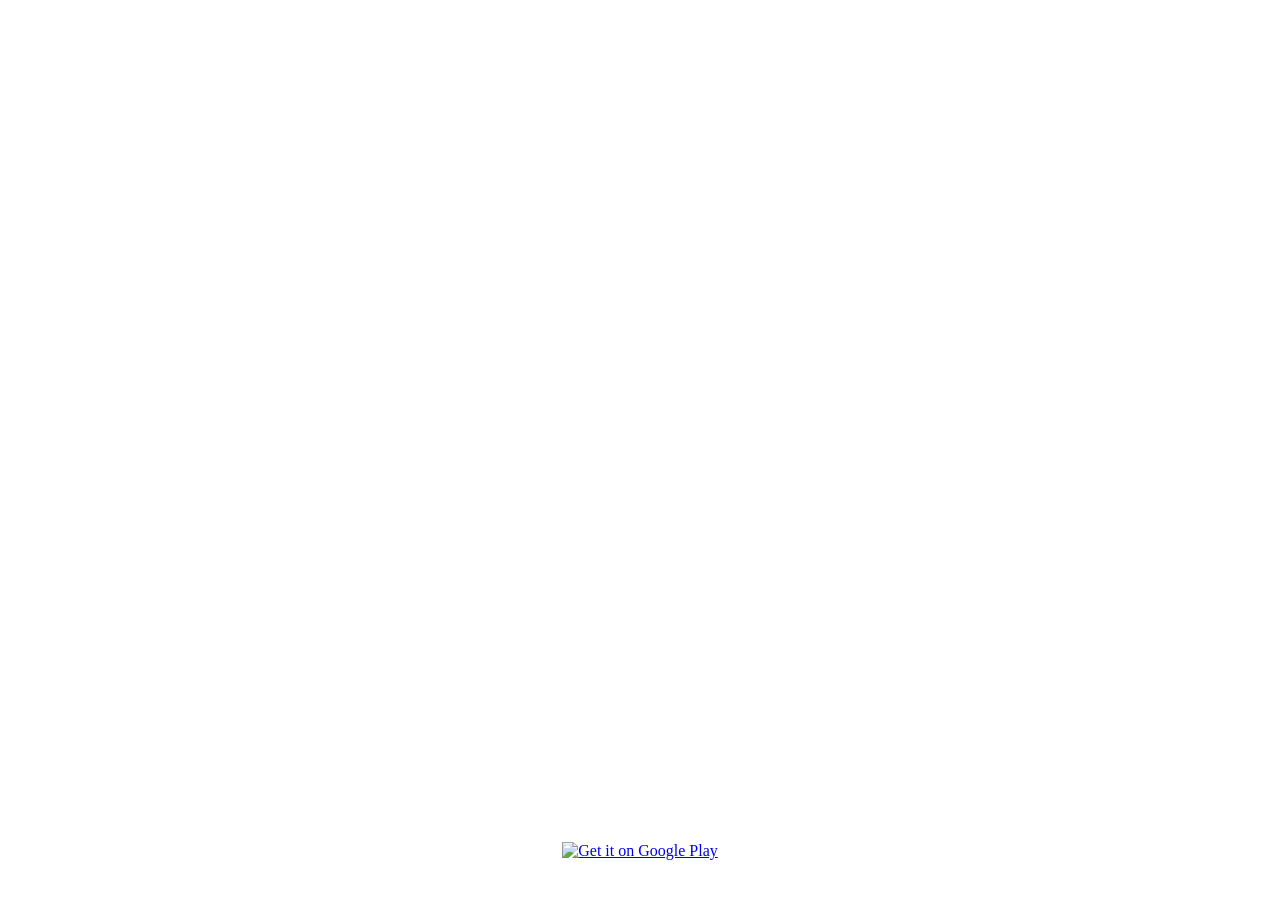
==== index.html @ 0d2dce5c "Trigger website redeployment with timestamp comment Co-authored-by: SergeyGut <152058186+SergeyGut@u" ====
<!DOCTYPE html>
<html lang="en">
<head>
  <!-- Redeployed: 2026-01-05 -->
  <meta charset="UTF-8" />
  <meta name="viewport" content="width=device-width, initial-scale=1.0"/>
  <link rel="canonical" href="https://twisty-run.com/" />
  <title>Twisty Race : Rider Cat</title>
  <style>
    html, body {
      margin: 0;
      padding: 0;
      height: 100%;
    }

    body {
      background: url('images/Loadingscreen_twisty_race_1024x500.png') no-repeat center center/cover;
      display: flex;
      flex-direction: column;
      justify-content: flex-end;
      align-items: center;
    }

    .google-play-btn {
      margin-bottom: 40px; /* spacing from bottom */
    }

    .google-play-btn img {
      width: 200px;
      height: auto;
      transition: transform 0.2s ease;
    }

    .google-play-btn img:hover {
      transform: scale(1.05);
    }
  </style>
</head>
<body>

  <a class="google-play-btn" href="https://play.google.com/store/apps/details?id=com.TumbaGames.TwistyRun" target="_blank" rel="noopener">
    <img src="images/Google_Play_Store_badge_EN.svg" alt="Get it on Google Play">
  </a>

</body>
</html>
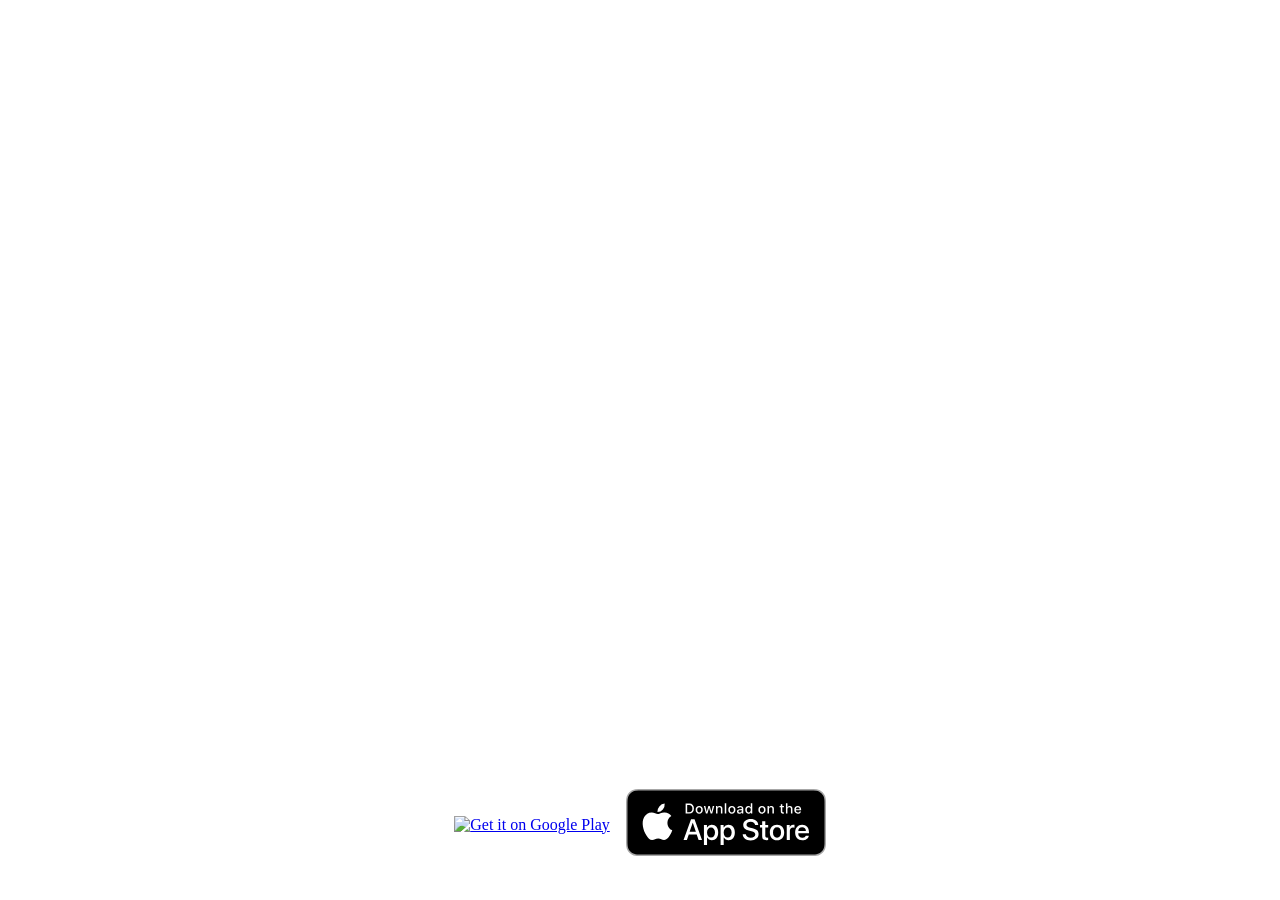
==== commit 2391347e: "Add App Store button alongside Google Play button Made-with: Cursor" ====
--- a/index.html
+++ b/index.html
@@ -1,7 +1,6 @@
 <!DOCTYPE html>
 <html lang="en">
 <head>
-  <!-- Redeployed: 2026-01-05 -->
   <meta charset="UTF-8" />
   <meta name="viewport" content="width=device-width, initial-scale=1.0"/>
   <link rel="canonical" href="https://twisty-run.com/" />
@@ -21,26 +20,36 @@
       align-items: center;
     }
 
-    .google-play-btn {
-      margin-bottom: 40px; /* spacing from bottom */
+    .store-btns {
+      display: flex;
+      gap: 16px;
+      margin-bottom: 40px;
+      align-items: center;
+      flex-wrap: wrap;
+      justify-content: center;
     }
 
-    .google-play-btn img {
+    .store-btns a img {
       width: 200px;
       height: auto;
       transition: transform 0.2s ease;
     }
 
-    .google-play-btn img:hover {
+    .store-btns a img:hover {
       transform: scale(1.05);
     }
   </style>
 </head>
 <body>
 
-  <a class="google-play-btn" href="https://play.google.com/store/apps/details?id=com.TumbaGames.TwistyRun" target="_blank" rel="noopener">
-    <img src="images/Google_Play_Store_badge_EN.svg" alt="Get it on Google Play">
-  </a>
+  <div class="store-btns">
+    <a href="https://play.google.com/store/apps/details?id=com.TumbaGames.TwistyRun" target="_blank" rel="noopener">
+      <img src="images/Google_Play_Store_badge_EN.svg" alt="Get it on Google Play">
+    </a>
+    <a href="https://apps.apple.com/pl/app/twisty-race/id6758782634" target="_blank" rel="noopener">
+      <img src="images/App_Store_Badge_EN.svg" alt="Download on the App Store">
+    </a>
+  </div>
 
 </body>
-</html>+</html>
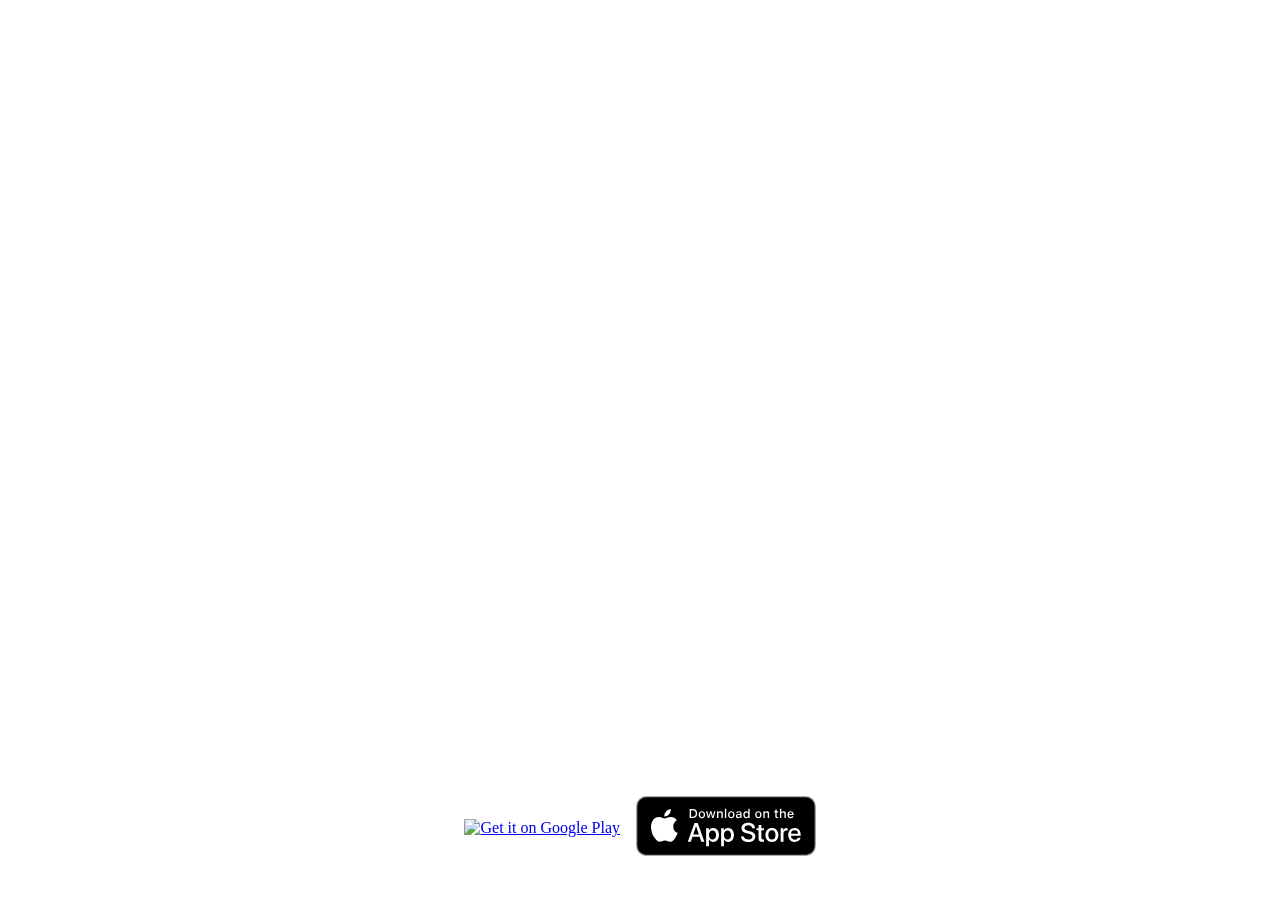
==== commit d2896c9b: "Fix store badge sizing: use fixed height so both badges align Made-with: Cursor" ====
--- a/index.html
+++ b/index.html
@@ -30,8 +30,8 @@
     }
 
     .store-btns a img {
-      width: 200px;
-      height: auto;
+      height: 60px;
+      width: auto;
       transition: transform 0.2s ease;
     }
 
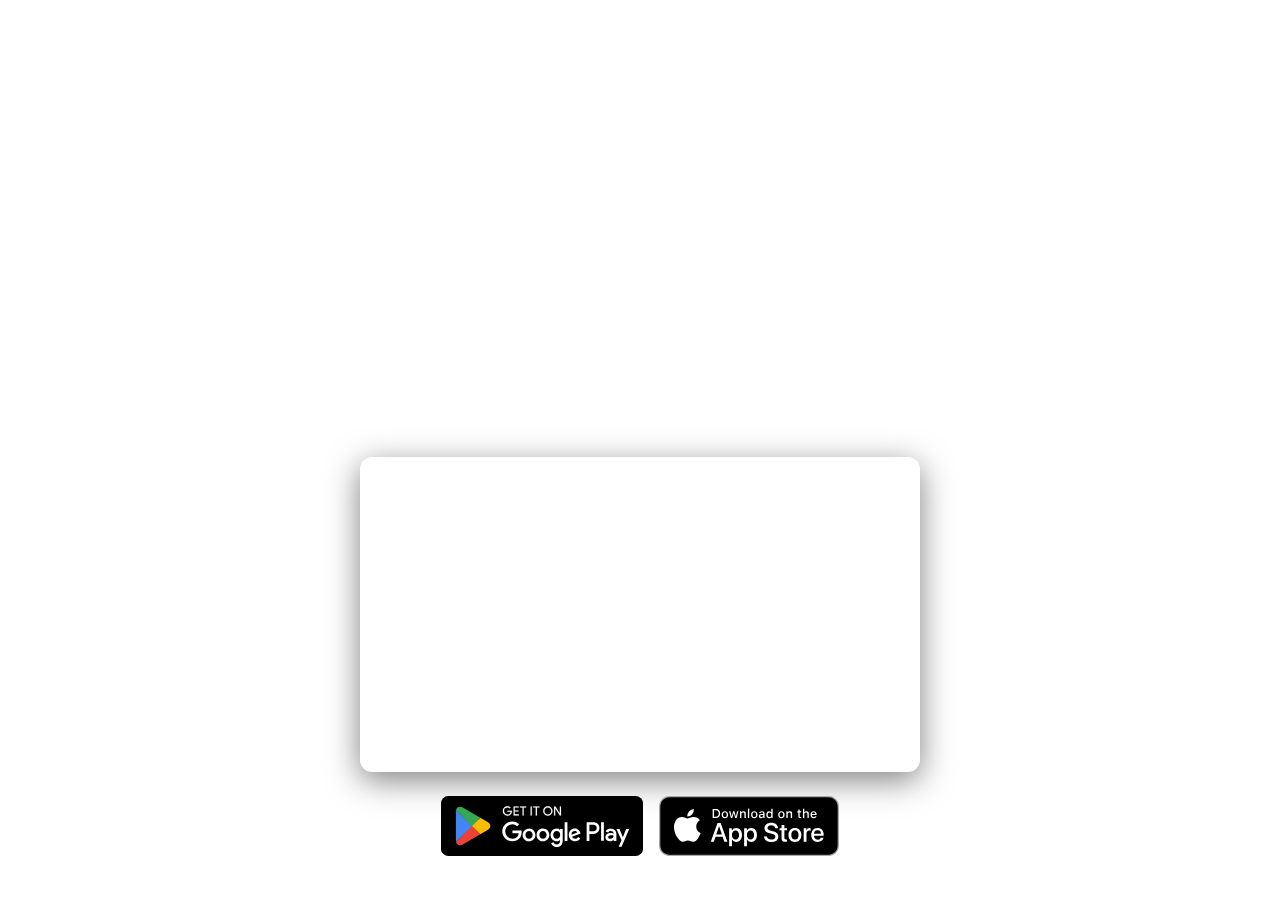
==== commit ccfcdc60: "add video" ====
--- a/index.html
+++ b/index.html
@@ -38,9 +38,34 @@
     .store-btns a img:hover {
       transform: scale(1.05);
     }
+
+    .video-wrapper {
+      margin-bottom: 24px;
+      border-radius: 12px;
+      overflow: hidden;
+      box-shadow: 0 8px 32px rgba(0,0,0,0.5);
+      width: min(560px, 90vw);
+      aspect-ratio: 16 / 9;
+    }
+
+    .video-wrapper iframe {
+      width: 100%;
+      height: 100%;
+      border: none;
+      display: block;
+    }
   </style>
 </head>
 <body>
+
+  <div class="video-wrapper">
+    <iframe
+      src="https://www.youtube.com/embed/lVteaW3lSBA"
+      title="Twisty Race : Rider Cat — Gameplay Trailer"
+      allow="accelerometer; autoplay; clipboard-write; encrypted-media; gyroscope; picture-in-picture"
+      allowfullscreen>
+    </iframe>
+  </div>
 
   <div class="store-btns">
     <a href="https://play.google.com/store/apps/details?id=com.TumbaGames.TwistyRun" target="_blank" rel="noopener">
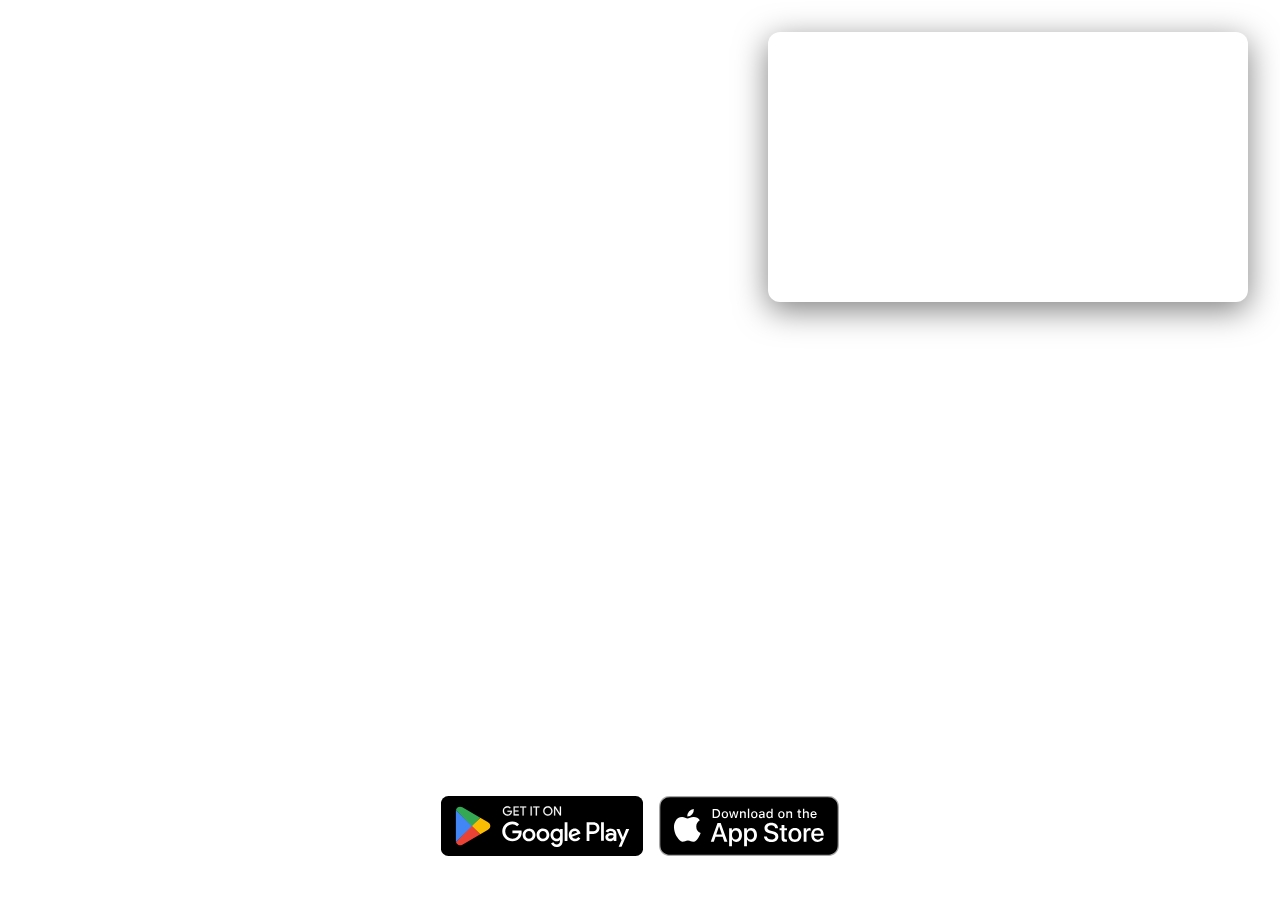
==== commit ec7195cb: "video position" ====
--- a/index.html
+++ b/index.html
@@ -13,6 +13,7 @@
     }
 
     body {
+      position: relative;
       background: url('images/Loadingscreen_twisty_race_1024x500.png') no-repeat center center/cover;
       display: flex;
       flex-direction: column;
@@ -40,11 +41,13 @@
     }
 
     .video-wrapper {
-      margin-bottom: 24px;
+      position: absolute;
+      top: 32px;
+      right: 32px;
       border-radius: 12px;
       overflow: hidden;
       box-shadow: 0 8px 32px rgba(0,0,0,0.5);
-      width: min(560px, 90vw);
+      width: min(480px, 45vw);
       aspect-ratio: 16 / 9;
     }
 
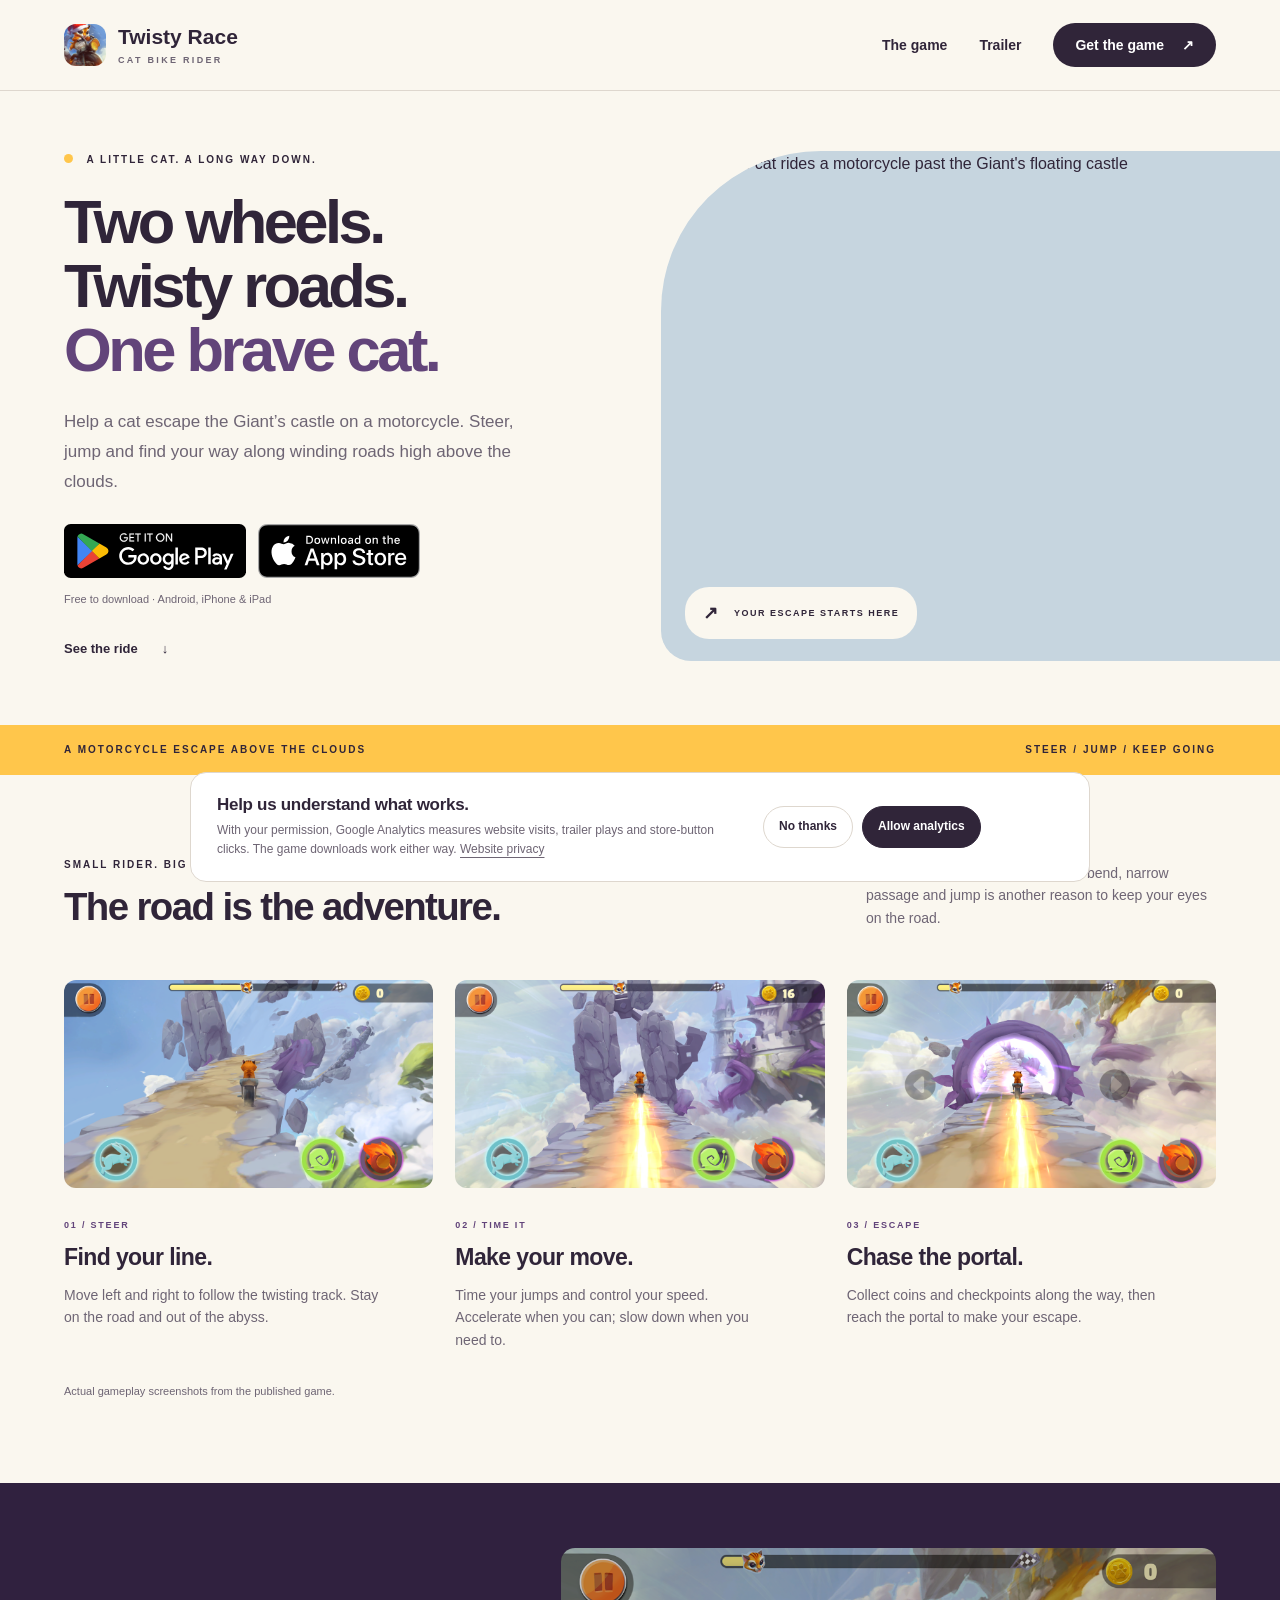
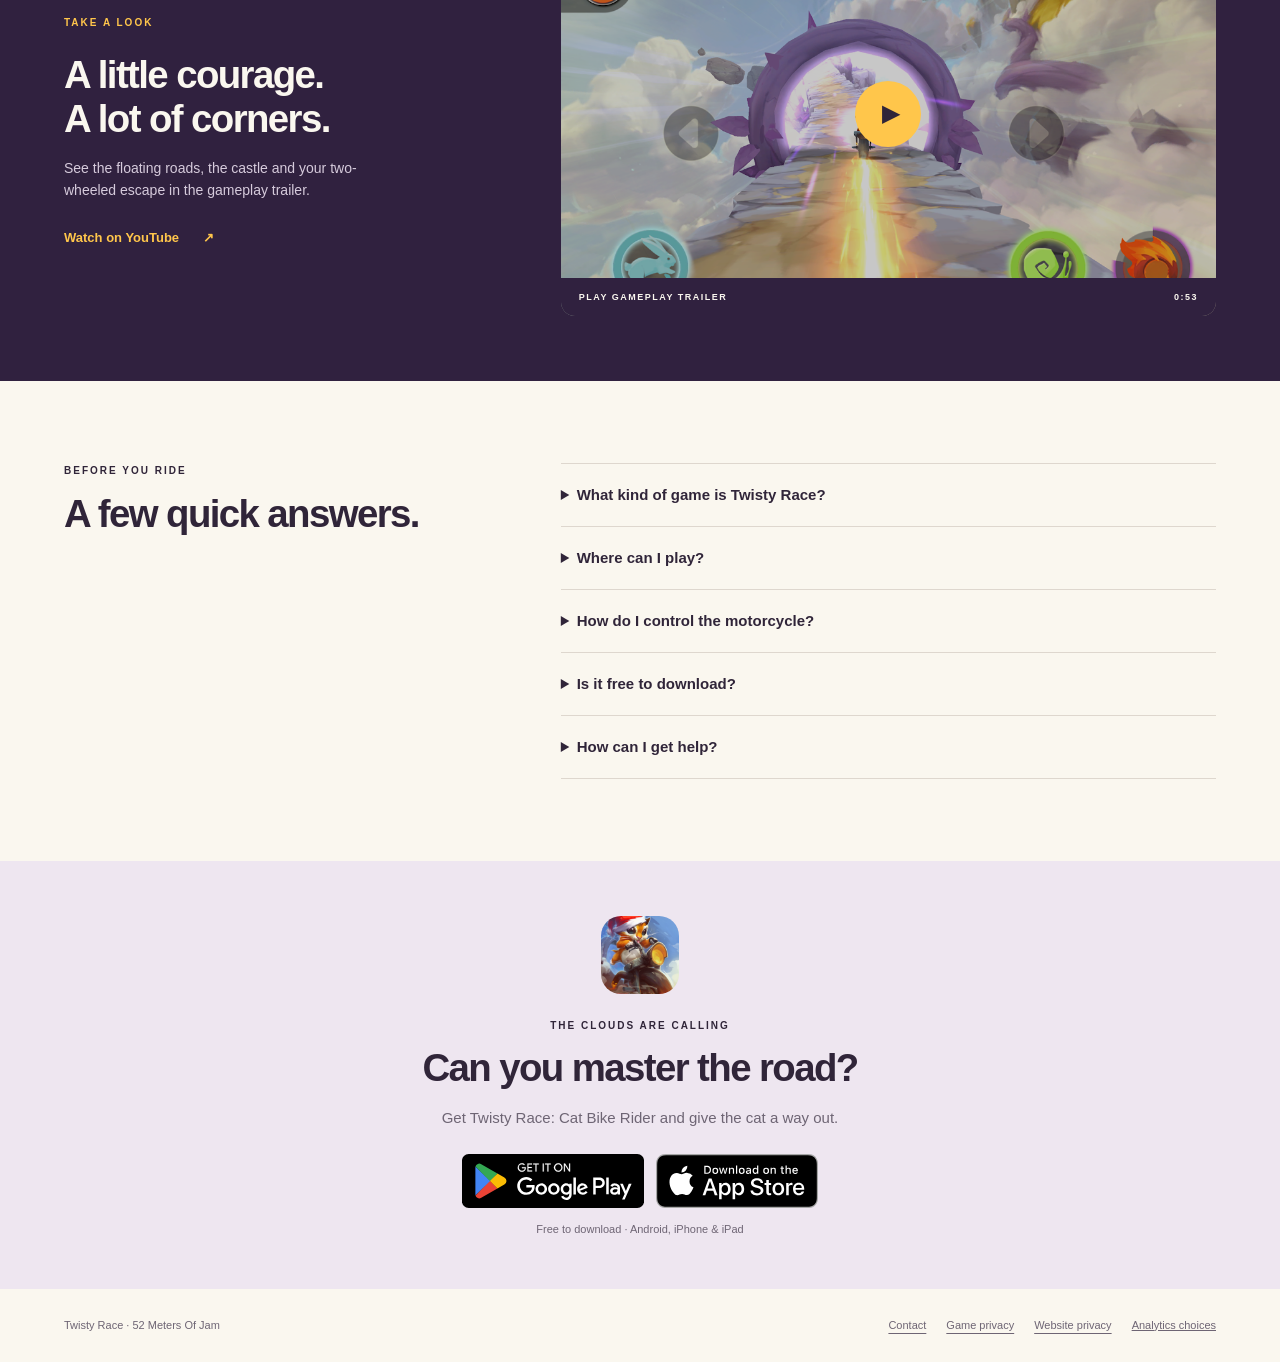
==== commit 9b8ccb1c: "Improve game discovery page and add optional acquisition measurement" ====
--- a/index.html
+++ b/index.html
@@ -1,83 +1,77 @@
-<!DOCTYPE html>
+<!doctype html>
 <html lang="en">
 <head>
-  <meta charset="UTF-8" />
-  <meta name="viewport" content="width=device-width, initial-scale=1.0"/>
-  <link rel="canonical" href="https://twisty-run.com/" />
-  <title>Twisty Race : Rider Cat</title>
-  <style>
-    html, body {
-      margin: 0;
-      padding: 0;
-      height: 100%;
-    }
-
-    body {
-      position: relative;
-      background: url('images/Loadingscreen_twisty_race_1024x500.png') no-repeat center center/cover;
-      display: flex;
-      flex-direction: column;
-      justify-content: flex-end;
-      align-items: center;
-    }
-
-    .store-btns {
-      display: flex;
-      gap: 16px;
-      margin-bottom: 40px;
-      align-items: center;
-      flex-wrap: wrap;
-      justify-content: center;
-    }
-
-    .store-btns a img {
-      height: 60px;
-      width: auto;
-      transition: transform 0.2s ease;
-    }
-
-    .store-btns a img:hover {
-      transform: scale(1.05);
-    }
-
-    .video-wrapper {
-      position: absolute;
-      top: 32px;
-      right: 32px;
-      border-radius: 12px;
-      overflow: hidden;
-      box-shadow: 0 8px 32px rgba(0,0,0,0.5);
-      width: min(480px, 45vw);
-      aspect-ratio: 16 / 9;
-    }
-
-    .video-wrapper iframe {
-      width: 100%;
-      height: 100%;
-      border: none;
-      display: block;
-    }
-  </style>
+  <meta charset="utf-8">
+  <meta name="viewport" content="width=device-width, initial-scale=1">
+  <meta name="theme-color" content="#faf7ef">
+  <title>Twisty Race: Cat Bike Rider — Motorcycle Game for Android &amp; iOS</title>
+  <meta name="description" content="A cat. A motorcycle. A winding road above the clouds. Steer, jump and reach the escape portal in Twisty Race. Free to download on Android, iPhone and iPad.">
+  <link rel="canonical" href="https://twisty-run.com/">
+  <link rel="icon" href="images/icon.webp" type="image/webp">
+  <meta property="og:type" content="website">
+  <meta property="og:site_name" content="Twisty Race">
+  <meta property="og:title" content="Twisty Race: Cat Bike Rider">
+  <meta property="og:description" content="One cat. Two wheels. Don't look down. Ride the twisting roads above the clouds on Android and iOS.">
+  <meta property="og:url" content="https://twisty-run.com/">
+  <meta property="og:image" content="https://twisty-run.com/images/Loadingscreen_twisty_race_1024x500.png">
+  <meta property="og:image:width" content="1024">
+  <meta property="og:image:height" content="500">
+  <meta property="og:image:alt" content="The Twisty Race cat riding a motorcycle beside a floating castle">
+  <meta name="twitter:card" content="summary_large_image">
+  <link rel="stylesheet" href="styles.css">
+  <script src="site.js" defer></script>
+  <script type="application/ld+json">
+  {"@context":"https://schema.org","@type":"VideoGame","name":"Twisty Race: Cat Bike Rider","alternateName":"Twisty Race","url":"https://twisty-run.com/","description":"Help a cat escape the Giant's castle on a motorcycle. Steer along floating roads, time your jumps, collect coins and reach the portal.","image":"https://twisty-run.com/images/Loadingscreen_twisty_race_1024x500.png","applicationCategory":"GameApplication","genre":["Arcade","Racing"],"operatingSystem":["Android","iOS","iPadOS"],"gamePlatform":["Android","iPhone","iPad"],"publisher":{"@type":"Organization","name":"52 Meters Of Jam"},"sameAs":["https://play.google.com/store/apps/details?id=com.TumbaGames.TwistyRun","https://apps.apple.com/app/id6758782634"]}
+  </script>
 </head>
 <body>
-
-  <div class="video-wrapper">
-    <iframe
-      src="https://www.youtube.com/embed/lVteaW3lSBA"
-      title="Twisty Race : Rider Cat — Gameplay Trailer"
-      allow="accelerometer; autoplay; clipboard-write; encrypted-media; gyroscope; picture-in-picture"
-      allowfullscreen>
-    </iframe>
-  </div>
-
-  <div class="store-btns">
-    <a href="https://play.google.com/store/apps/details?id=com.TumbaGames.TwistyRun" target="_blank" rel="noopener">
-      <img src="images/Google_Play_Store_badge_EN.svg" alt="Get it on Google Play">
-    </a>
-    <a href="https://apps.apple.com/pl/app/twisty-race/id6758782634" target="_blank" rel="noopener">
-      <img src="images/App_Store_Badge_EN.svg" alt="Download on the App Store">
-    </a>
-  </div>
-
+  <a class="skip-link" href="#main">Skip to content</a>
+  <header class="header">
+    <a href="#" class="brand" aria-label="Twisty Race home"><img src="images/icon.webp" alt="" width="42" height="42"><span>Twisty Race<span class="brand-note">CAT BIKE RIDER</span></span></a>
+    <nav aria-label="Main navigation"><a href="#gameplay">The game</a><a href="#trailer">Trailer</a><a href="#download" class="nav-download">Get the game <span aria-hidden="true">↗</span></a></nav>
+  </header>
+  <main id="main">
+    <section class="hero" aria-labelledby="hero-title">
+      <div class="hero-copy">
+        <p class="eyebrow"><span class="sun-dot" aria-hidden="true"></span> A LITTLE CAT. A LONG WAY DOWN.</p>
+        <h1 id="hero-title">Two wheels.<br>Twisty roads.<br><em>One brave cat.</em></h1>
+        <p class="hero-description">Help a cat escape the Giant’s castle on a motorcycle. Steer, jump and find your way along winding roads high above the clouds.</p>
+        <div class="store-links" aria-label="Download Twisty Race">
+          <a data-store="android" data-placement="hero" href="https://play.google.com/store/apps/details?id=com.TumbaGames.TwistyRun&amp;referrer=utm_source%3Dtwisty-run.com%26utm_medium%3Dreferral%26utm_campaign%3Dwebsite"><img src="images/Google_Play_Store_badge_EN.svg" alt="Get it on Google Play" width="180" height="54"></a>
+          <a data-store="ios" data-placement="hero" href="https://apps.apple.com/app/id6758782634"><img src="images/App_Store_Badge_EN.svg" alt="Download on the App Store" width="162" height="54"></a>
+        </div>
+        <p class="download-note">Free to download · Android, iPhone &amp; iPad</p>
+        <a class="text-link" href="#trailer">See the ride <span aria-hidden="true">↓</span></a>
+      </div>
+      <div class="hero-art"><img src="images/Loadingscreen_twisty_race_1024x500.png" alt="An orange cat rides a motorcycle past the Giant's floating castle" width="1024" height="500" fetchpriority="high"><div class="art-label"><span aria-hidden="true">↗</span> YOUR ESCAPE STARTS HERE</div></div>
+    </section>
+    <div class="world-strip" aria-hidden="true"><span>A MOTORCYCLE ESCAPE ABOVE THE CLOUDS</span><span>STEER / JUMP / KEEP GOING</span></div>
+    <section class="gameplay section" id="gameplay" aria-labelledby="gameplay-title">
+      <div class="section-heading"><div><p class="eyebrow">SMALL RIDER. BIG CHALLENGE.</p><h2 id="gameplay-title">The road is the adventure.</h2></div><p>No wide-open highway here. Every bend, narrow passage and jump is another reason to keep your eyes on the road.</p></div>
+      <div class="gameplay-grid">
+        <figure><img src="images/road.webp" alt="The cat riding a motorcycle along a winding stone road above the clouds" width="1052" height="592" loading="lazy"><figcaption><span class="step">01 / STEER</span><h3>Find your line.</h3><p>Move left and right to follow the twisting track. Stay on the road and out of the abyss.</p></figcaption></figure>
+        <figure><img src="images/challenge.webp" alt="The motorcycle approaching a narrow passage between floating stone obstacles" width="1052" height="592" loading="lazy"><figcaption><span class="step">02 / TIME IT</span><h3>Make your move.</h3><p>Time your jumps and control your speed. Accelerate when you can; slow down when you need to.</p></figcaption></figure>
+        <figure><img src="images/portal.webp" alt="The cat approaching a purple escape portal at the end of a floating road" width="1052" height="592" loading="lazy"><figcaption><span class="step">03 / ESCAPE</span><h3>Chase the portal.</h3><p>Collect coins and checkpoints along the way, then reach the portal to make your escape.</p></figcaption></figure>
+      </div>
+      <p class="image-note">Actual gameplay screenshots from the published game.</p>
+    </section>
+    <section class="trailer-section" id="trailer" aria-labelledby="trailer-title">
+      <div class="trailer-copy"><p class="eyebrow">TAKE A LOOK</p><h2 id="trailer-title">A little courage.<br>A lot of corners.</h2><p>See the floating roads, the castle and your two-wheeled escape in the gameplay trailer.</p><a class="text-link" href="https://www.youtube.com/watch?v=lVteaW3lSBA" rel="noopener">Watch on YouTube <span aria-hidden="true">↗</span></a></div>
+      <div class="video-shell" id="video-shell"><a class="video-launch" id="video-launch" href="https://www.youtube.com/watch?v=lVteaW3lSBA" aria-label="Play the Twisty Race gameplay trailer"><img src="images/portal.webp" alt="Twisty Race gameplay trailer preview" width="1052" height="592" loading="lazy"><span class="play-symbol" aria-hidden="true">▶</span><span class="video-caption">PLAY GAMEPLAY TRAILER <span>0:53</span></span></a></div>
+    </section>
+    <section class="faq section" aria-labelledby="faq-title"><div><p class="eyebrow">BEFORE YOU RIDE</p><h2 id="faq-title">A few quick answers.</h2></div><div class="faq-items">
+      <details><summary>What kind of game is Twisty Race?</summary><p>Twisty Race: Cat Bike Rider is an arcade motorcycle game set on floating fantasy roads. Help a cat escape the Giant’s castle by steering, jumping, controlling speed and reaching the portal.</p></details>
+      <details><summary>Where can I play?</summary><p>Download Twisty Race on Google Play for Android, or on the App Store for iPhone and iPad. Choose your store below to check availability and device compatibility.</p></details>
+      <details><summary>How do I control the motorcycle?</summary><p>Steer left and right to follow the road. Use the jump, acceleration and deceleration controls to handle the track. Collect coins and checkpoints as you ride toward the escape portal.</p></details>
+      <details><summary>Is it free to download?</summary><p>Yes, Twisty Race is free to download. The game contains ads. See your store listing for details.</p></details>
+      <details><summary>How can I get help?</summary><p>Email <a href="mailto:dev.ios.android@gmail.com">dev.ios.android@gmail.com</a> with your device, game version and a description of the issue.</p></details>
+    </div></section>
+    <section class="download-section" id="download" aria-labelledby="download-title"><img class="download-icon" src="images/icon.webp" alt="" width="88" height="88" loading="lazy"><p class="eyebrow">THE CLOUDS ARE CALLING</p><h2 id="download-title">Can you master the road?</h2><p>Get Twisty Race: Cat Bike Rider and give the cat a way out.</p><div class="store-links">
+      <a data-store="android" data-placement="footer" href="https://play.google.com/store/apps/details?id=com.TumbaGames.TwistyRun&amp;referrer=utm_source%3Dtwisty-run.com%26utm_medium%3Dreferral%26utm_campaign%3Dwebsite"><img src="images/Google_Play_Store_badge_EN.svg" alt="Get it on Google Play" width="180" height="54" loading="lazy"></a>
+      <a data-store="ios" data-placement="footer" href="https://apps.apple.com/app/id6758782634"><img src="images/App_Store_Badge_EN.svg" alt="Download on the App Store" width="162" height="54" loading="lazy"></a>
+    </div><p class="download-note">Free to download · Android, iPhone &amp; iPad</p></section>
+  </main>
+  <footer class="footer"><span>Twisty Race · 52 Meters Of Jam</span><nav aria-label="Footer navigation"><a href="mailto:dev.ios.android@gmail.com">Contact</a><a href="https://doc-hosting.flycricket.io/twisty-race-rider-cat-privacy-policy/d00708db-6b02-4b7a-b4f0-ea491d409681/privacy">Game privacy</a><a href="privacy.html">Website privacy</a><button type="button" id="analytics-settings" hidden>Analytics choices</button></nav></footer>
+  <section class="consent" id="analytics-consent" aria-labelledby="consent-title" hidden><div><h2 id="consent-title">Help us understand what works.</h2><p>With your permission, Google Analytics measures website visits, trailer plays and store-button clicks. The game downloads work either way. <a href="privacy.html">Website privacy</a></p></div><div class="consent-actions"><button type="button" id="analytics-decline" class="button-secondary">No thanks</button><button type="button" id="analytics-allow" class="button-primary">Allow analytics</button></div></section>
 </body>
 </html>
--- a/styles.css
+++ b/styles.css
@@ -0,0 +1,13 @@
+@charset "UTF-8";
+:root{--paper:#faf7ef;--ink:#302539;--muted:#6e6574;--purple:#62447a;--gold:#ffc64b;--line:#ded7ce;--white:#fff;--night:#30213f;scroll-behavior:smooth;color-scheme:light}
+*{box-sizing:border-box}body{margin:0;background:var(--paper);color:var(--ink);font-family:Arial,Helvetica,sans-serif;line-height:1.6}img{display:block;max-width:100%;height:auto}a{color:inherit;text-underline-offset:4px}button{font:inherit;cursor:pointer}button,a,summary{-webkit-tap-highlight-color:transparent}a:focus-visible,button:focus-visible,summary:focus-visible{outline:3px solid var(--purple);outline-offset:5px}button:disabled{cursor:wait}section[id]{scroll-margin-top:100px}[hidden]{display:none!important}.skip-link{position:absolute;z-index:20;left:16px;top:-100px;background:var(--ink);color:var(--white);padding:12px 20px}.skip-link:focus{top:8px}
+.header{max-width:1440px;margin:auto;padding:23px 5%;display:flex;justify-content:space-between;align-items:center;gap:24px;border-bottom:1px solid var(--line)}.brand{display:flex;align-items:center;gap:12px;text-decoration:none;font-size:21px;font-weight:800;line-height:1.15;white-space:nowrap}.brand img{width:42px;height:42px;border-radius:12px}.brand-note{display:block;letter-spacing:2.3px;font-size:9px;margin-top:6px;font-weight:700;color:var(--muted)}.header nav{display:flex;align-items:center;gap:32px;font-size:14px;font-weight:700}.header nav a{text-decoration:none}.header .nav-download{background:var(--ink);color:var(--white);border-radius:30px;padding:11px 22px}.nav-download span{margin-left:14px}
+.hero{max-width:1440px;margin:auto;padding:60px 0 64px 5%;display:grid;grid-template-columns:0.95fr 1.05fr;align-items:center;gap:36px}.hero-copy{padding-right:16px}.eyebrow{font-size:10px;letter-spacing:2px;font-weight:800;line-height:1.6;margin:0 0 22px}.sun-dot{display:inline-block;height:9px;width:9px;background:var(--gold);border-radius:50%;margin-right:9px}h1,h2,h3,p{margin-top:0}h1{font-size:clamp(42px,4.8vw,72px);letter-spacing:-3.5px;line-height:1.04;margin-bottom:25px;font-weight:850}h1 em{font-style:normal;color:var(--purple)}.hero-description{font-size:17px;line-height:1.75;max-width:450px;color:var(--muted);margin-bottom:28px}.store-links{display:flex;align-items:center;gap:12px;flex-wrap:wrap}.store-links a{display:block;border-radius:9px;transition:transform .15s ease}.store-links a:hover{transform:translateY(-3px)}.store-links img{height:54px;width:auto;max-width:100%}.download-note{font-size:11px;color:var(--muted);margin:13px 0 26px}.text-link{font-size:13px;font-weight:800;text-decoration:none;display:inline-flex;align-items:center;gap:24px}.text-link:hover{text-decoration:underline}.hero-art{height:510px;position:relative;overflow:hidden;border-radius:160px 0 0 30px;background:#c6d5df}.hero-art>img{height:100%;width:100%;object-fit:cover;object-position:41% center}.art-label{position:absolute;bottom:22px;left:24px;background:var(--paper);padding:12px 18px;border-radius:24px;font-size:9px;letter-spacing:1.5px;font-weight:800;display:flex;gap:15px;align-items:center}.art-label span{font-size:18px}.world-strip{padding:17px 5%;background:var(--gold);display:flex;justify-content:space-between;gap:15px;font-size:10px;letter-spacing:2px;font-weight:800}
+.section{max-width:1296px;margin:auto;padding:82px 5%}.section-heading{display:flex;align-items:flex-end;justify-content:space-between;gap:48px;margin-bottom:35px}.section-heading .eyebrow{margin-bottom:12px}h2{font-size:clamp(30px,3vw,43px);line-height:1.16;letter-spacing:-1.6px;margin-bottom:15px}.section-heading>p{max-width:350px;font-size:14px;color:var(--muted);margin-bottom:16px}.gameplay-grid{display:grid;grid-template-columns:repeat(3,minmax(0,1fr));gap:22px}figure{margin:0}figure>img{width:100%;aspect-ratio:1052/592;object-fit:cover;border-radius:12px}figcaption{padding:22px 0 0}.step{font-size:9px;font-weight:800;letter-spacing:1.8px;color:var(--purple)}h3{font-size:23px;letter-spacing:-.6px;line-height:1.2;margin:9px 0 12px}figcaption p{font-size:14px;color:var(--muted);max-width:320px}.image-note{font-size:11px;color:var(--muted);margin:18px 0 0}
+.trailer-section{background:var(--night);color:var(--paper);padding:65px max(5%,calc((100vw - 1166px)/2));display:grid;grid-template-columns:.8fr 1.2fr;align-items:center;gap:60px}.trailer-copy .eyebrow{color:var(--gold)}.trailer-copy p:not(.eyebrow){font-size:14px;color:#d6cbdc;max-width:320px}.trailer-copy .text-link{color:var(--gold);margin-top:12px}.video-shell{width:100%;aspect-ratio:1052/592;border-radius:14px;overflow:hidden;background:#1c1425}.video-launch{position:relative;display:block;height:100%;text-decoration:none}.video-launch>img{height:100%;width:100%;object-fit:cover;filter:brightness(.78)}.play-symbol{position:absolute;left:50%;top:45%;transform:translate(-50%,-50%);display:grid;place-items:center;width:66px;height:66px;border-radius:50%;background:var(--gold);color:var(--ink);font-size:24px;padding-left:5px}.video-caption{position:absolute;bottom:0;left:0;right:0;display:flex;justify-content:space-between;background:var(--night);padding:12px 18px;font-size:9px;font-weight:800;letter-spacing:1.5px}.video-shell iframe{width:100%;height:100%;border:0;display:block}
+.faq{display:grid;grid-template-columns:.8fr 1.2fr;gap:60px}.faq .eyebrow{margin-bottom:13px}.faq-items{border-top:1px solid var(--line)}details{border-bottom:1px solid var(--line);padding:19px 0}summary{font-size:15px;font-weight:700;cursor:pointer;padding-right:15px}details p{font-size:14px;color:var(--muted);margin:15px 0 0;padding-right:22px}.download-section{text-align:center;background:#eee6f0;padding:55px 24px 50px}.download-icon{margin:0 auto 24px;width:78px;height:78px;border-radius:20px}.download-section .eyebrow{margin-bottom:12px}.download-section>p:not(.eyebrow):not(.download-note){font-size:15px;color:var(--muted)}.download-section .store-links{justify-content:center;margin-top:24px}.download-section .download-note{margin-bottom:0}.footer{display:flex;justify-content:space-between;align-items:center;gap:20px;padding:28px 5%;font-size:11px;color:var(--muted);flex-wrap:wrap}.footer nav{display:flex;gap:20px;flex-wrap:wrap}.footer button{border:0;background:none;padding:0;color:inherit;text-decoration:underline;font-size:inherit}.consent{position:fixed;z-index:10;bottom:18px;left:50%;transform:translateX(-50%);width:min(900px,calc(100% - 32px));display:flex;align-items:center;gap:26px;padding:22px 26px;background:var(--white);border:1px solid var(--line);border-radius:16px}.consent h2{font-size:17px;letter-spacing:-.3px;margin:0 0 6px}.consent p{font-size:12px;color:var(--muted);line-height:1.6;margin:0;max-width:520px}.consent-actions{display:flex;gap:9px;flex-shrink:0}.consent button{padding:10px 15px;border-radius:22px;font-size:12px;font-weight:700}.button-primary{background:var(--ink);color:var(--white);border:1px solid var(--ink)}.button-secondary{background:var(--white);color:var(--ink);border:1px solid var(--line)}.privacy-main{max-width:780px;padding:60px 24px;margin:auto}.privacy-main h1{font-size:44px;letter-spacing:-2px}.privacy-main h2{font-size:23px;letter-spacing:-.6px;margin-top:30px}.privacy-main p,.privacy-main li{color:var(--muted);font-size:15px}
+@media(min-width:1441px){.hero{padding-right:0}.hero-art{border-radius:160px 24px 24px 30px}.section{padding-left:50px;padding-right:50px}}
+@media(max-width:900px){.hero{gap:20px;padding-top:40px;padding-bottom:42px}.hero-art{height:460px;border-top-left-radius:110px}h1{letter-spacing:-2.5px}.hero-description{font-size:15px}.store-links img{height:46px}.section-heading{gap:30px}.trailer-section,.faq{gap:30px}.header nav{gap:20px}.consent{align-items:flex-start;gap:15px;flex-direction:column}.consent-actions{align-self:flex-end}}
+@media(max-width:640px){.header{padding:16px 6%;gap:12px}.brand{font-size:18px;gap:9px}.brand img{width:36px;height:36px}.header nav>a:not(.nav-download){display:none}.header .nav-download{padding:9px 15px;font-size:12px}.nav-download span{margin-left:7px}.hero{display:flex;flex-direction:column;padding:36px 0 0;gap:30px;align-items:stretch}.hero-copy{padding:0 6%}.eyebrow{font-size:9px;letter-spacing:1.5px;margin-bottom:20px}h1{font-size:48px;letter-spacing:-2.4px}.hero-description{max-width:450px;margin-bottom:23px;font-size:15px}.store-links{gap:10px}.store-links img{height:47px}.hero .download-note{margin-bottom:20px}.hero-art{height:310px;margin-left:6%;border-radius:90px 0 0 0}.hero-art>img{object-position:42% center}.art-label{left:16px;bottom:16px;font-size:8px;padding:9px 14px}.world-strip{padding:16px 6%;font-size:9px;letter-spacing:1.2px}.world-strip span:last-child{display:none}.section{padding:50px 6%}.section-heading{display:block;margin-bottom:26px}.section-heading>p{max-width:100%;margin-top:20px}.gameplay-grid{display:flex;flex-direction:column;gap:28px}.gameplay-grid figure{display:grid;grid-template-columns:1fr;gap:0}figcaption{padding-top:17px}figcaption p{max-width:100%;margin-bottom:0}h3{font-size:22px}.trailer-section{padding:46px 6%;grid-template-columns:1fr;gap:28px}.trailer-copy p:not(.eyebrow){max-width:100%}.faq{grid-template-columns:1fr;gap:20px}.download-section{padding:44px 6%}.download-section h2{font-size:32px}.footer{padding:25px 6%;display:block}.footer nav{margin-top:14px;gap:12px 18px}.consent{bottom:10px;padding:18px;max-height:70vh;overflow:auto}.consent-actions{align-self:stretch}.consent-actions button{flex:1}.privacy-main h1{font-size:34px}}
+@media(max-width:350px){h1{font-size:41px}.brand-note{font-size:8px}.store-links img{height:41px}.header .nav-download{padding:9px 12px}.hero-art{height:270px}}
+@media(prefers-reduced-motion:reduce){:root{scroll-behavior:auto}.store-links a{transition:none}}
